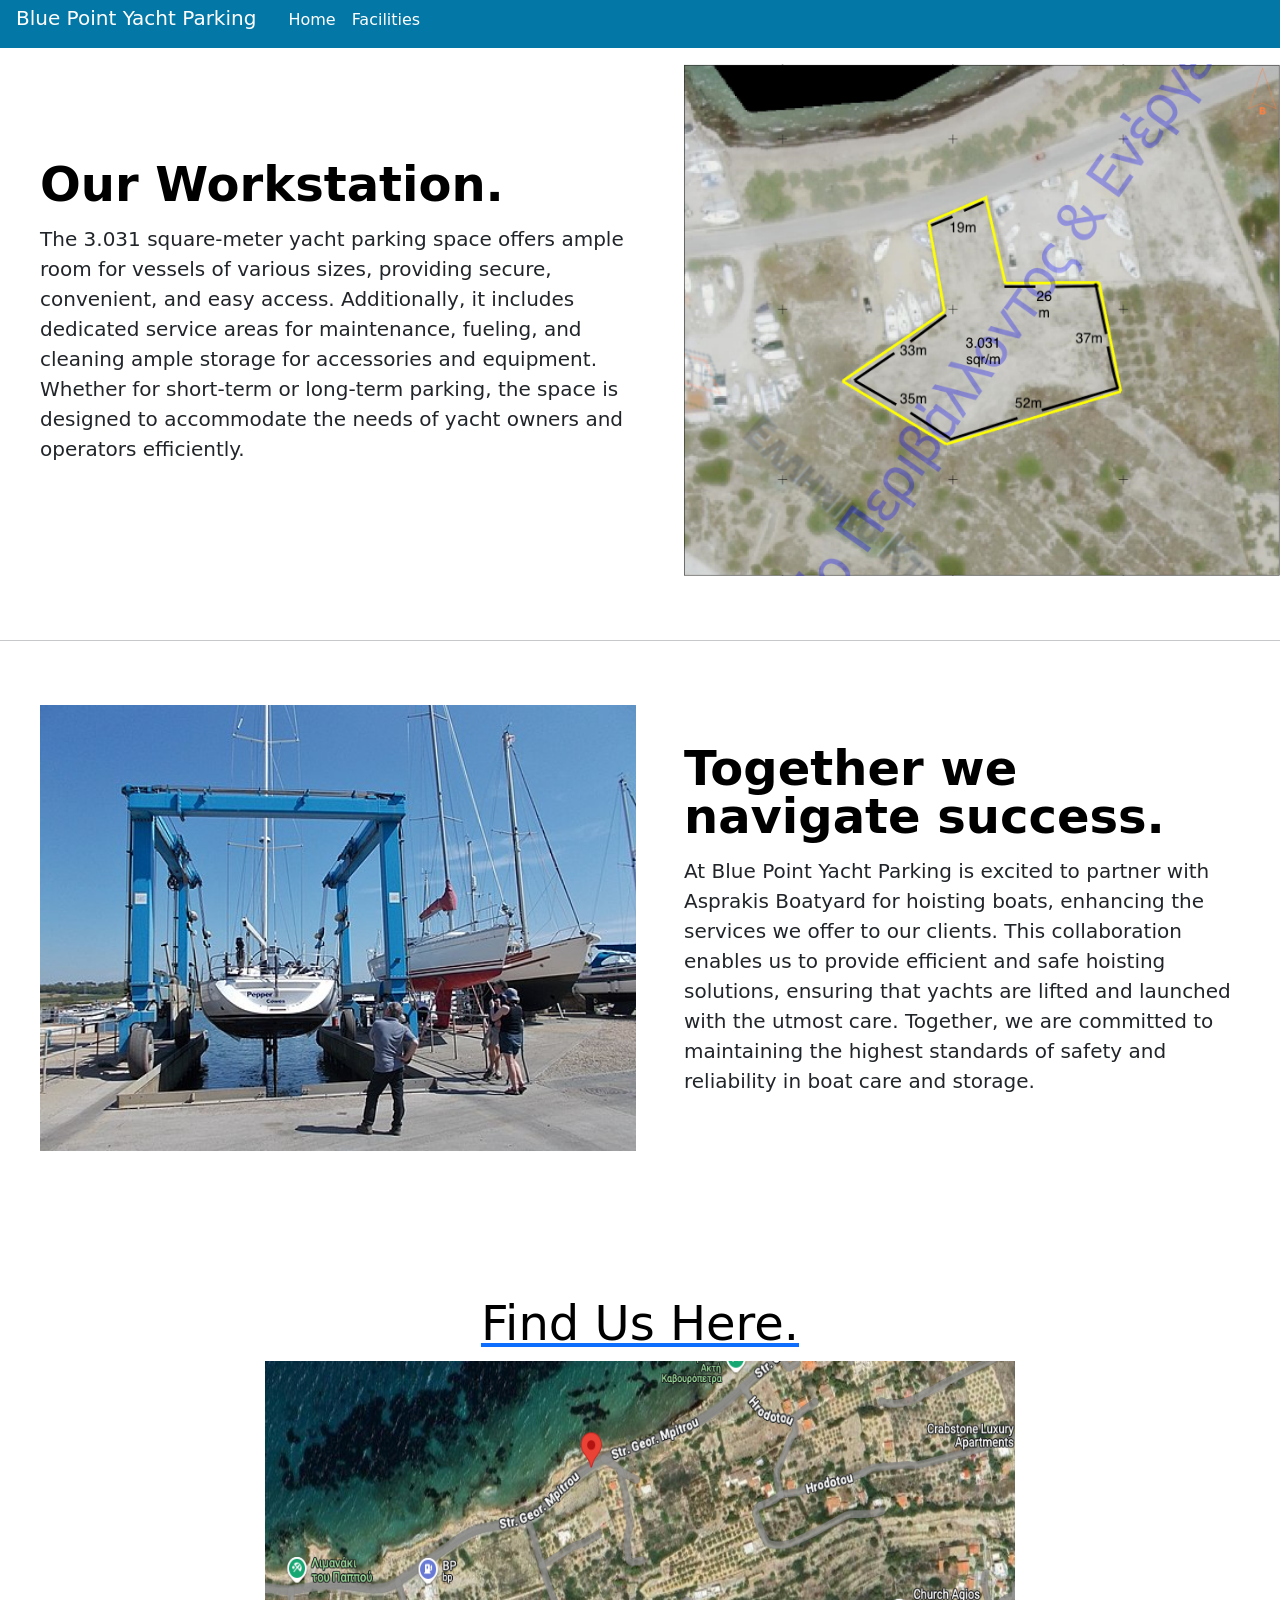
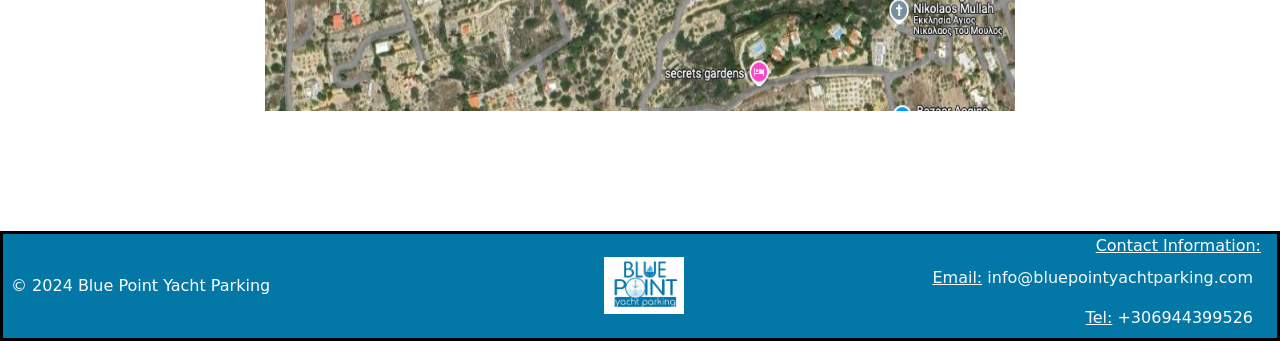
==== page2.html @ ef6966c5 "Add files via upload" ====
<!DOCTYPE html>
<html lang="en">

    <head>
        <meta charset="UTF-8">
        <meta name="viewport" content="width=device-width, initial-scale=1.0">
        <title>Blue Point Yacht Parking</title>
        <link rel="icon" type="image/x-icon" href="./titleimg.png">
  <link href="https://cdn.jsdelivr.net/npm/bootstrap@5.3.3/dist/css/bootstrap.min.css" rel="stylesheet" integrity="sha384-QWTKZyjpPEjISv5WaRU9OFeRpok6YctnYmDr5pNlyT2bRjXh0JMhjY6hW+ALEwIH" crossorigin="anonymous">
  <style>

h5{
    color: white;
}

.navbar{
    background-color: #0378A6;
    
    
}

.navbar-brand{
    color: white;
    
}
#navitem{
    color: white;
}

#footer{
    background-color: #0378A6;
}
 footer{
    border: 3px solid black;
    color: white;
    padding-bottom: 0%;
    padding-right: 0%;
    padding-left: 0%;
    margin-bottom: 0%;
    margin-right: 0%;
    margin-left: 0%;
 }


    </style>
</head>

<body>

 <nav class="navbar navbar-expand-lg">
        <div class=" navbar container-fluid position-fixed mt-4">
          <h5 class="lead ms-3 mt-1">Blue Point Yacht Parking</h5>
          <button class="navbar-toggler" type="button" data-bs-toggle="collapse" data-bs-target="#navbarNav" aria-controls="navbarNav" aria-expanded="false" aria-label="Toggle navigation">
            <span class="navbar-toggler-icon"></span>
          </button>
          <div class="collapse navbar-collapse" id="navbarNav">
            <ul class="navbar-nav">
              <li class="nav-item">
                <a id="navitem" class="nav-link active ms-4" aria-current="page" href="./index.html">Home</a>
              </li>
              <li class="nav-item">
                <a id="navitem" class="nav-link active" href="./page2.html">Facilities</a>
              </li>
            </ul>
          </div>
        </div>
      </nav>

      <div class="row flex-lg-row-reverse align-items-center g-5 py-5 ms-3">
        <div class="col-10 col-sm-8 col-lg-6">
          <img src="./Aerial.png" class="d-block mx-lg-auto img-fluid" alt="Bootstrap Themes" width="700" height="500" loading="lazy">
        </div>
        <div class="col-lg-6">
          <h1 class="display-5 fw-bold text-body-emphasis lh-1 mb-3">Our Workstation.</h1>
          <p class="lead">The 3.031 square-meter yacht parking space offers ample room for vessels of various sizes, providing secure, convenient, and easy access. Additionally, it includes dedicated service areas for maintenance, fueling, and cleaning ample storage for accessories and equipment. Whether for short-term or long-term parking, the space is designed to accommodate the needs of yacht owners and operators efficiently.</p>
        </div>
      </div>

<hr>

      <div class="row flex-lg-row align-items-center g-5 py-5 ms-3 mb-5">
        <div class="col-10 col-sm-8 col-lg-6">
          <img src="./hoisting.jpg" class="d-block mx-lg-auto img-fluid" alt="Bootstrap Themes" width="700" height="500" loading="lazy">
        </div>
        <div class="col-lg-6">
          <h1 class="display-5 fw-bold text-body-emphasis lh-1 mb-3 me-3">Together we navigate success.</h1>
          <p class="lead me-5">At Blue Point Yacht Parking is excited to partner with Asprakis Boatyard for hoisting boats, enhancing the services we offer to our clients. This collaboration enables us to provide efficient and safe hoisting solutions, ensuring that yachts are lifted and launched with the utmost care. Together, we are committed to maintaining the highest standards of safety and reliability in boat care and storage.</p>
        </div>
      </div>


      <div class="px-4 py-5 my-5 text-center">
        <a href="https://www.google.com/maps/place/37%C2%B046'02.9%22N+23%C2%B027'00.7%22E/@37.7674722,23.4476195,903m/data=!3m2!1e3!4b1!4m4!3m3!8m2!3d37.7674722!4d23.4501944?entry=ttu&g_ep=EgoyMDI1MDEwOC4wIKXMDSoASAFQAw%3D%3D"><h3 class="display-5  text-body-emphasis">Find Us Here.</h3></a>
        <img class="d-block mx-auto mb-4" src="./locationpic.png" alt="" width="750" height="350">
      </div>


      <footer id="footer" class="d-flex flex-wrap justify-content-between align-items-center">
        <p class="col-md-4 mb-0 ms-2">© 2024 Blue Point Yacht Parking</p>
          <img class="d-flex align-items-center justify-content-center" src="./IMG_1806.JPG" alt="" width="80">
       <ul class="nav col-md-4 justify-content-end">
          <li class="nav-item px-2 me-2"><u>Contact Information:</u></li>
          <li class="nav-item px-2 me-2"><a class="nav-link px-2 link-light" href="mailto:info@bluepointyachtparking.com" ><u>Email:</u> info@bluepointyachtparking.com</a></li>
          <li class="nav-item px-2 me-2"><a class="nav-link px-2 link-light" href="tel:+306944399526" ><u>Tel:</u> +306944399526</a></li>
        </ul>
      </footer>

    <script src="https://cdn.jsdelivr.net/npm/bootstrap@5.3.3/dist/js/bootstrap.bundle.min.js" integrity="sha384-YvpcrYf0tY3lHB60NNkmXc5s9fDVZLESaAA55NDzOxhy9GkcIdslK1eN7N6jIeHz" crossorigin="anonymous"></script>
</body>
</html>
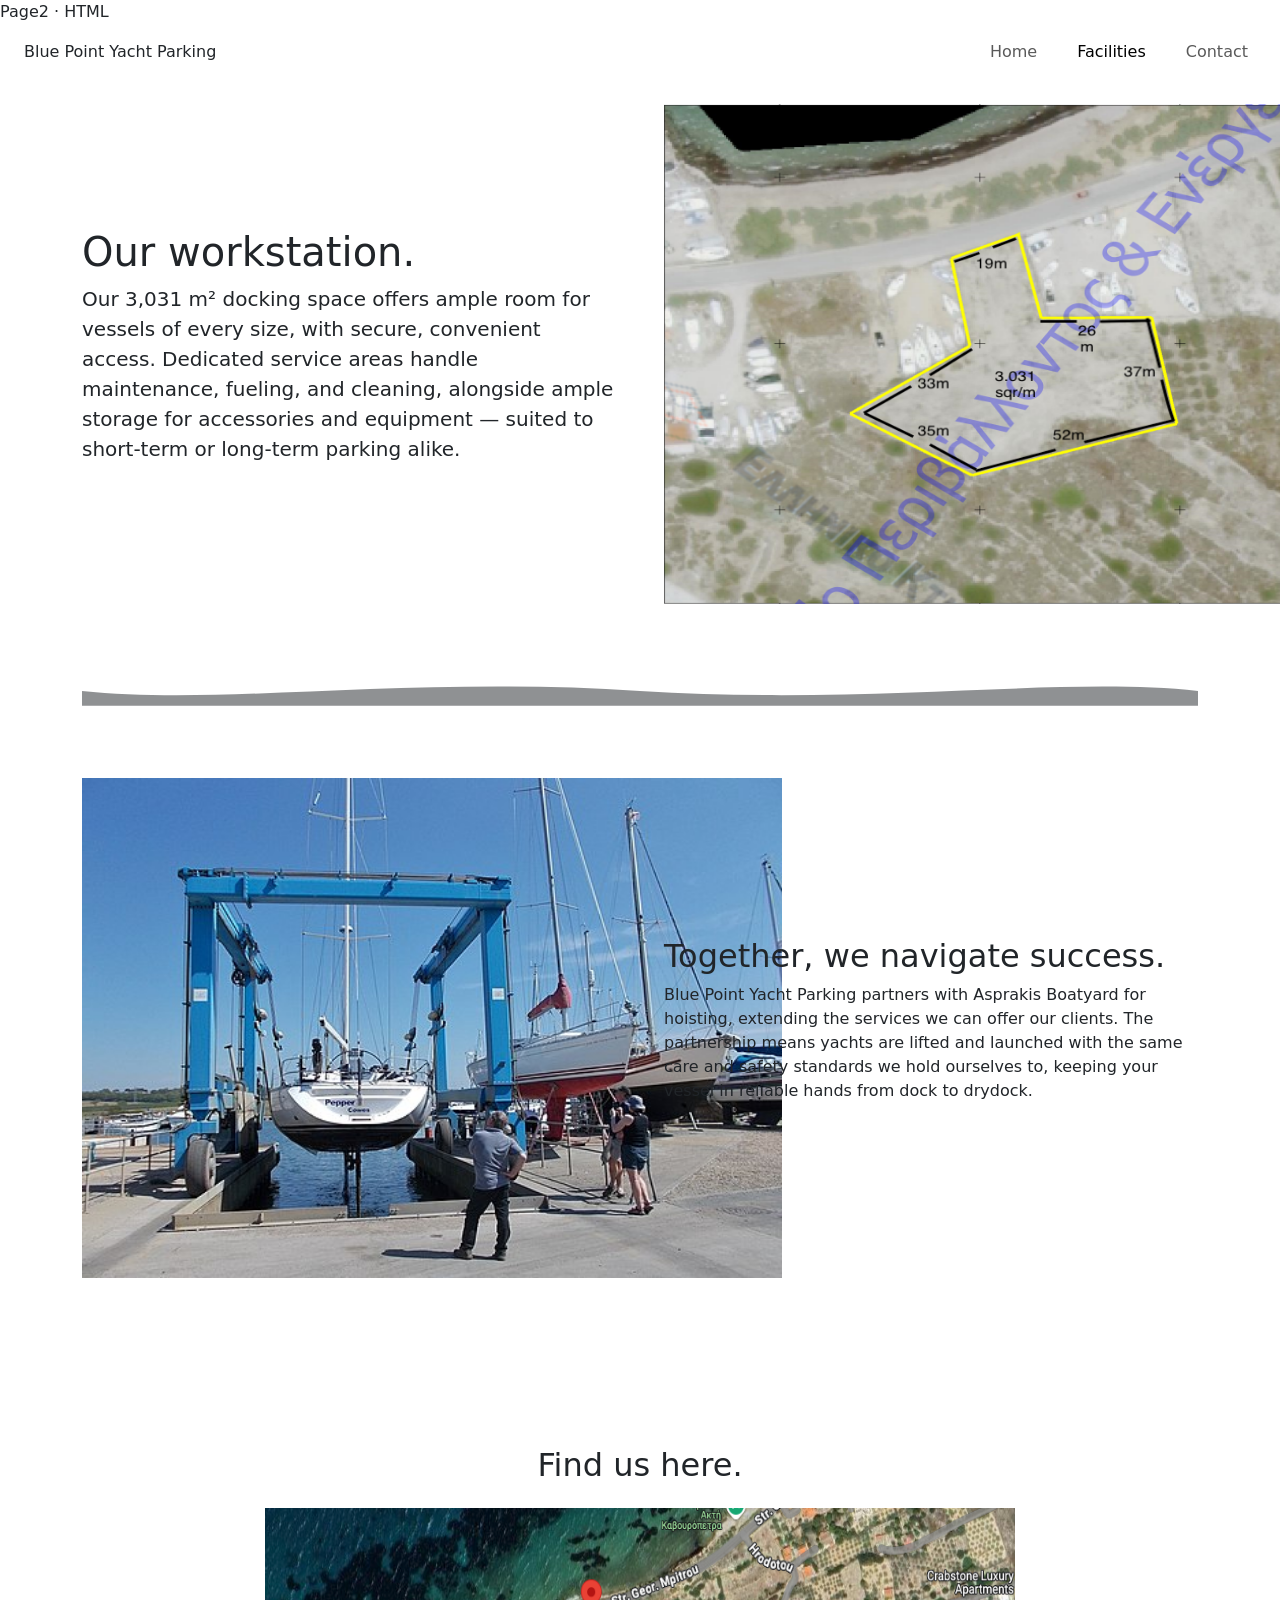
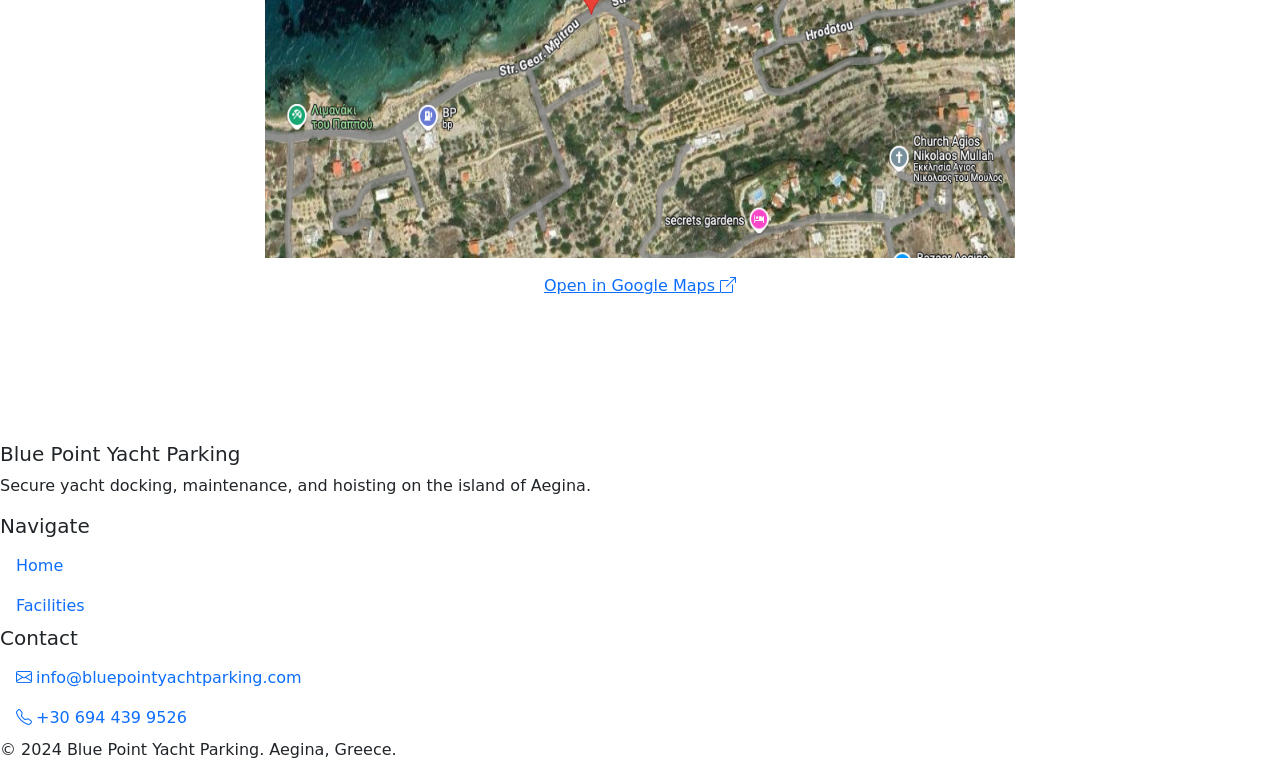
==== commit 96906781: "Revise page2.html with updated content and structure Updated page title and meta description. Enhanc" ====
--- a/page2.html
+++ b/page2.html
@@ -1,110 +1,111 @@
+
+
+Page2 · HTML
 <!DOCTYPE html>
 <html lang="en">
-
-    <head>
-        <meta charset="UTF-8">
-        <meta name="viewport" content="width=device-width, initial-scale=1.0">
-        <title>Blue Point Yacht Parking</title>
-        <link rel="icon" type="image/x-icon" href="./titleimg.png">
+<head>
+  <meta charset="UTF-8">
+  <meta name="viewport" content="width=device-width, initial-scale=1.0">
+  <title>Facilities — Blue Point Yacht Parking</title>
+  <meta name="description" content="See Blue Point Yacht Parking's docking space, hoisting partnership with Asprakis Boatyard, and marina location on Aegina.">
+  <link rel="icon" type="image/x-icon" href="./titleimg.png">
   <link href="https://cdn.jsdelivr.net/npm/bootstrap@5.3.3/dist/css/bootstrap.min.css" rel="stylesheet" integrity="sha384-QWTKZyjpPEjISv5WaRU9OFeRpok6YctnYmDr5pNlyT2bRjXh0JMhjY6hW+ALEwIH" crossorigin="anonymous">
-  <style>
-
-h5{
-    color: white;
-}
-
-.navbar{
-    background-color: #0378A6;
-    
-    
-}
-
-.navbar-brand{
-    color: white;
-    
-}
-#navitem{
-    color: white;
-}
-
-#footer{
-    background-color: #0378A6;
-}
- footer{
-    border: 3px solid black;
-    color: white;
-    padding-bottom: 0%;
-    padding-right: 0%;
-    padding-left: 0%;
-    margin-bottom: 0%;
-    margin-right: 0%;
-    margin-left: 0%;
- }
-
-
-    </style>
+  <link href="https://cdn.jsdelivr.net/npm/bootstrap-icons@1.11.3/font/bootstrap-icons.min.css" rel="stylesheet">
+  <link rel="stylesheet" href="./style.css">
 </head>
-
 <body>
-
- <nav class="navbar navbar-expand-lg">
-        <div class=" navbar container-fluid position-fixed mt-4">
-          <h5 class="lead ms-3 mt-1">Blue Point Yacht Parking</h5>
-          <button class="navbar-toggler" type="button" data-bs-toggle="collapse" data-bs-target="#navbarNav" aria-controls="navbarNav" aria-expanded="false" aria-label="Toggle navigation">
-            <span class="navbar-toggler-icon"></span>
-          </button>
-          <div class="collapse navbar-collapse" id="navbarNav">
-            <ul class="navbar-nav">
-              <li class="nav-item">
-                <a id="navitem" class="nav-link active ms-4" aria-current="page" href="./index.html">Home</a>
-              </li>
-              <li class="nav-item">
-                <a id="navitem" class="nav-link active" href="./page2.html">Facilities</a>
-              </li>
-            </ul>
-          </div>
-        </div>
-      </nav>
-
-      <div class="row flex-lg-row-reverse align-items-center g-5 py-5 ms-3">
-        <div class="col-10 col-sm-8 col-lg-6">
-          <img src="./Aerial.png" class="d-block mx-lg-auto img-fluid" alt="Bootstrap Themes" width="700" height="500" loading="lazy">
-        </div>
-        <div class="col-lg-6">
-          <h1 class="display-5 fw-bold text-body-emphasis lh-1 mb-3">Our Workstation.</h1>
-          <p class="lead">The 3.031 square-meter yacht parking space offers ample room for vessels of various sizes, providing secure, convenient, and easy access. Additionally, it includes dedicated service areas for maintenance, fueling, and cleaning ample storage for accessories and equipment. Whether for short-term or long-term parking, the space is designed to accommodate the needs of yacht owners and operators efficiently.</p>
+ 
+  <nav class="navbar navbar-expand-lg" aria-label="Main navigation">
+    <div class="container-fluid px-4">
+      <span class="brand-mark">Blue Point <span>Yacht Parking</span></span>
+      <button class="navbar-toggler" type="button" data-bs-toggle="collapse" data-bs-target="#navbarNav" aria-controls="navbarNav" aria-expanded="false" aria-label="Toggle navigation">
+        <span class="navbar-toggler-icon"></span>
+      </button>
+      <div class="collapse navbar-collapse justify-content-end" id="navbarNav">
+        <ul class="navbar-nav">
+          <li class="nav-item">
+            <a id="navitem" class="nav-link ms-lg-4" href="./index.html">Home</a>
+          </li>
+          <li class="nav-item">
+            <a id="navitem" class="nav-link active ms-lg-4" aria-current="page" href="./page2.html">Facilities</a>
+          </li>
+          <li class="nav-item">
+            <a id="navitem" class="nav-link ms-lg-4" href="mailto:info@bluepointyachtparking.com">Contact</a>
+          </li>
+        </ul>
+      </div>
+    </div>
+  </nav>
+ 
+  <main class="hero container">
+    <div class="row flex-lg-row-reverse align-items-center g-5 py-4">
+      <div class="col-11 col-sm-9 col-lg-6">
+        <div class="hero-frame">
+          <img src="./Aerial.png" alt="Aerial view of the Blue Point Yacht Parking docking area" width="700" height="500" loading="lazy">
         </div>
       </div>
-
-<hr>
-
-      <div class="row flex-lg-row align-items-center g-5 py-5 ms-3 mb-5">
-        <div class="col-10 col-sm-8 col-lg-6">
-          <img src="./hoisting.jpg" class="d-block mx-lg-auto img-fluid" alt="Bootstrap Themes" width="700" height="500" loading="lazy">
-        </div>
-        <div class="col-lg-6">
-          <h1 class="display-5 fw-bold text-body-emphasis lh-1 mb-3 me-3">Together we navigate success.</h1>
-          <p class="lead me-5">At Blue Point Yacht Parking is excited to partner with Asprakis Boatyard for hoisting boats, enhancing the services we offer to our clients. This collaboration enables us to provide efficient and safe hoisting solutions, ensuring that yachts are lifted and launched with the utmost care. Together, we are committed to maintaining the highest standards of safety and reliability in boat care and storage.</p>
+      <div class="col-lg-6">
+        <h1>Our workstation.</h1>
+        <p class="lead">Our 3,031 m² docking space offers ample room for vessels of every size, with secure, convenient access. Dedicated service areas handle maintenance, fueling, and cleaning, alongside ample storage for accessories and equipment — suited to short-term or long-term parking alike.</p>
+      </div>
+    </div>
+ 
+    <svg class="wave-divider my-5" viewBox="0 0 1200 32" preserveAspectRatio="none" aria-hidden="true">
+      <path fill="currentColor" opacity="0.5" d="M0 16 C 150 32 350 0 600 16 C 850 32 1050 0 1200 16 L1200 32 L0 32 Z"></path>
+    </svg>
+ 
+    <div class="row align-items-center g-5 py-4">
+      <div class="col-11 col-sm-9 col-lg-6">
+        <div class="hero-frame">
+          <img src="./hoisting.jpg" alt="A yacht being hoisted at Asprakis Boatyard" width="700" height="500" loading="lazy">
         </div>
       </div>
-
-
-      <div class="px-4 py-5 my-5 text-center">
-        <a href="https://www.google.com/maps/place/37%C2%B046'02.9%22N+23%C2%B027'00.7%22E/@37.7674722,23.4476195,903m/data=!3m2!1e3!4b1!4m4!3m3!8m2!3d37.7674722!4d23.4501944?entry=ttu&g_ep=EgoyMDI1MDEwOC4wIKXMDSoASAFQAw%3D%3D"><h3 class="display-5  text-body-emphasis">Find Us Here.</h3></a>
-        <img class="d-block mx-auto mb-4" src="./locationpic.png" alt="" width="750" height="350">
+      <div class="col-lg-6">
+        <h2>Together, we navigate success.</h2>
+        <p>Blue Point Yacht Parking partners with Asprakis Boatyard for hoisting, extending the services we can offer our clients. The partnership means yachts are lifted and launched with the same care and safety standards we hold ourselves to, keeping your vessel in reliable hands from dock to drydock.</p>
       </div>
-
-
-      <footer id="footer" class="d-flex flex-wrap justify-content-between align-items-center">
-        <p class="col-md-4 mb-0 ms-2">© 2024 Blue Point Yacht Parking</p>
-          <img class="d-flex align-items-center justify-content-center" src="./IMG_1806.JPG" alt="" width="80">
-       <ul class="nav col-md-4 justify-content-end">
-          <li class="nav-item px-2 me-2"><u>Contact Information:</u></li>
-          <li class="nav-item px-2 me-2"><a class="nav-link px-2 link-light" href="mailto:info@bluepointyachtparking.com" ><u>Email:</u> info@bluepointyachtparking.com</a></li>
-          <li class="nav-item px-2 me-2"><a class="nav-link px-2 link-light" href="tel:+306944399526" ><u>Tel:</u> +306944399526</a></li>
+    </div>
+  </main>
+ 
+  <section class="section-alt py-5 my-5">
+    <div class="container py-5 text-center">
+      <h2 class="mb-4">Find us here.</h2>
+      <a href="https://www.google.com/maps/place/37%C2%B046'02.9%22N+23%C2%B027'00.7%22E/@37.7674722,23.4476195,903m/data=!3m2!1e3!4b1!4m4!3m3!8m2!3d37.7674722!4d23.4501944?entry=ttu&g_ep=EgoyMDI1MDEwOC4wIKXMDSoASAFQAw%3D%3D"
+         target="_blank" rel="noopener noreferrer"
+         class="d-inline-block map-frame mb-3">
+        <img class="d-block mx-auto" src="./locationpic.png" alt="Map showing the location of Blue Point Yacht Parking on Aegina" width="750" height="350">
+      </a>
+      <p class="mb-0"><a href="https://www.google.com/maps/place/37%C2%B046'02.9%22N+23%C2%B027'00.7%22E/@37.7674722,23.4476195,903m/data=!3m2!1e3!4b1!4m4!3m3!8m2!3d37.7674722!4d23.4501944?entry=ttu&g_ep=EgoyMDI1MDEwOC4wIKXMDSoASAFQAw%3D%3D" target="_blank" rel="noopener noreferrer">Open in Google Maps <i class="bi bi-box-arrow-up-right"></i></a></p>
+    </div>
+  </section>
+ 
+  <footer id="footer">
+    <div class="footer-grid">
+      <div>
+        <h5>Blue Point Yacht Parking</h5>
+        <p>Secure yacht docking, maintenance, and hoisting on the island of Aegina.</p>
+      </div>
+      <div>
+        <h5>Navigate</h5>
+        <ul class="nav flex-column">
+          <li class="nav-item"><a class="nav-link" href="./index.html">Home</a></li>
+          <li class="nav-item"><a class="nav-link" href="./page2.html">Facilities</a></li>
         </ul>
-      </footer>
-
-    <script src="https://cdn.jsdelivr.net/npm/bootstrap@5.3.3/dist/js/bootstrap.bundle.min.js" integrity="sha384-YvpcrYf0tY3lHB60NNkmXc5s9fDVZLESaAA55NDzOxhy9GkcIdslK1eN7N6jIeHz" crossorigin="anonymous"></script>
+      </div>
+      <div>
+        <h5>Contact</h5>
+        <ul class="nav flex-column">
+          <li class="nav-item"><a class="nav-link" href="mailto:info@bluepointyachtparking.com"><i class="bi bi-envelope me-1"></i>info@bluepointyachtparking.com</a></li>
+          <li class="nav-item"><a class="nav-link" href="tel:+306944399526"><i class="bi bi-telephone me-1"></i>+30 694 439 9526</a></li>
+        </ul>
+      </div>
+    </div>
+    <div class="footer-bottom">
+      <p class="mb-0">© 2024 Blue Point Yacht Parking. Aegina, Greece.</p>
+    </div>
+  </footer>
+ 
+  <script src="https://cdn.jsdelivr.net/npm/bootstrap@5.3.3/dist/js/bootstrap.bundle.min.js" integrity="sha384-YvpcrYf0tY3lHB60NNkmXc5s9fDVZLESaAA55NDzOxhy9GkcIdslK1eN7N6jIeHz" crossorigin="anonymous"></script>
 </body>
-</html>+</html>
+ 
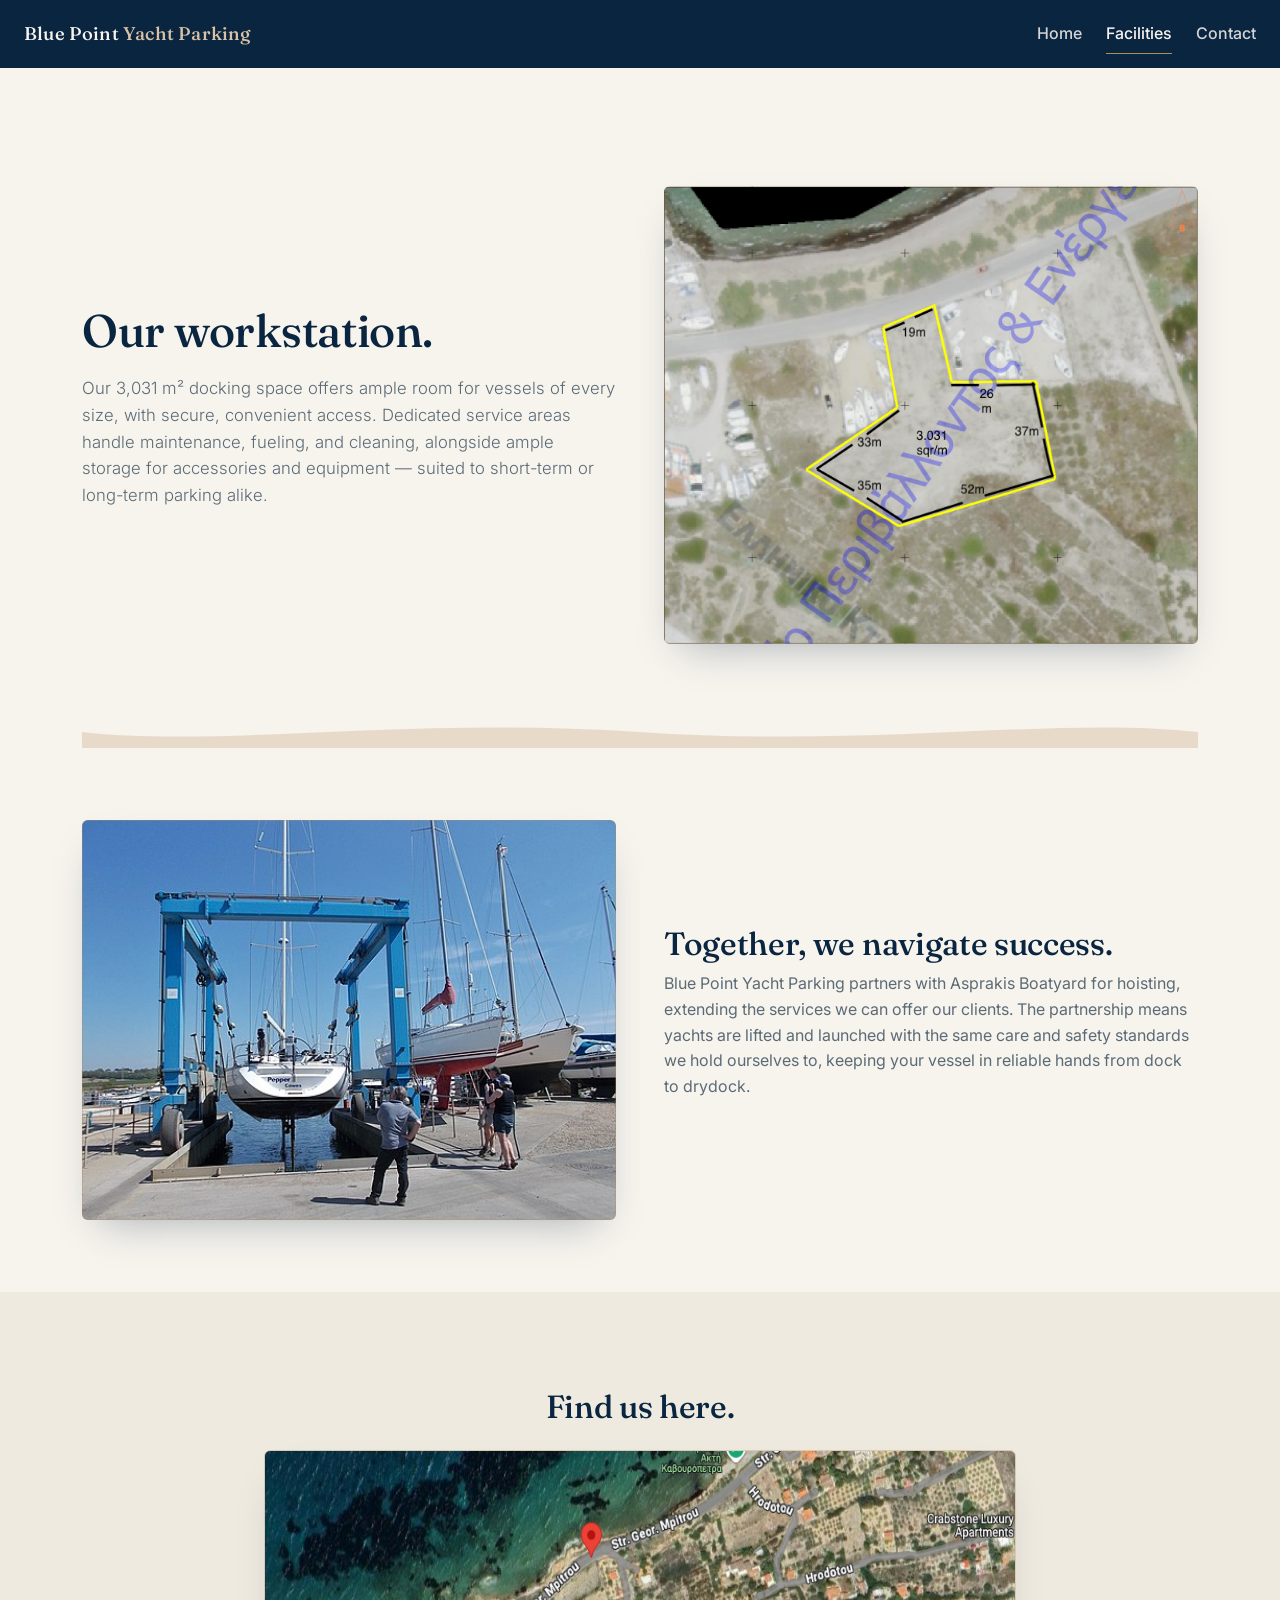
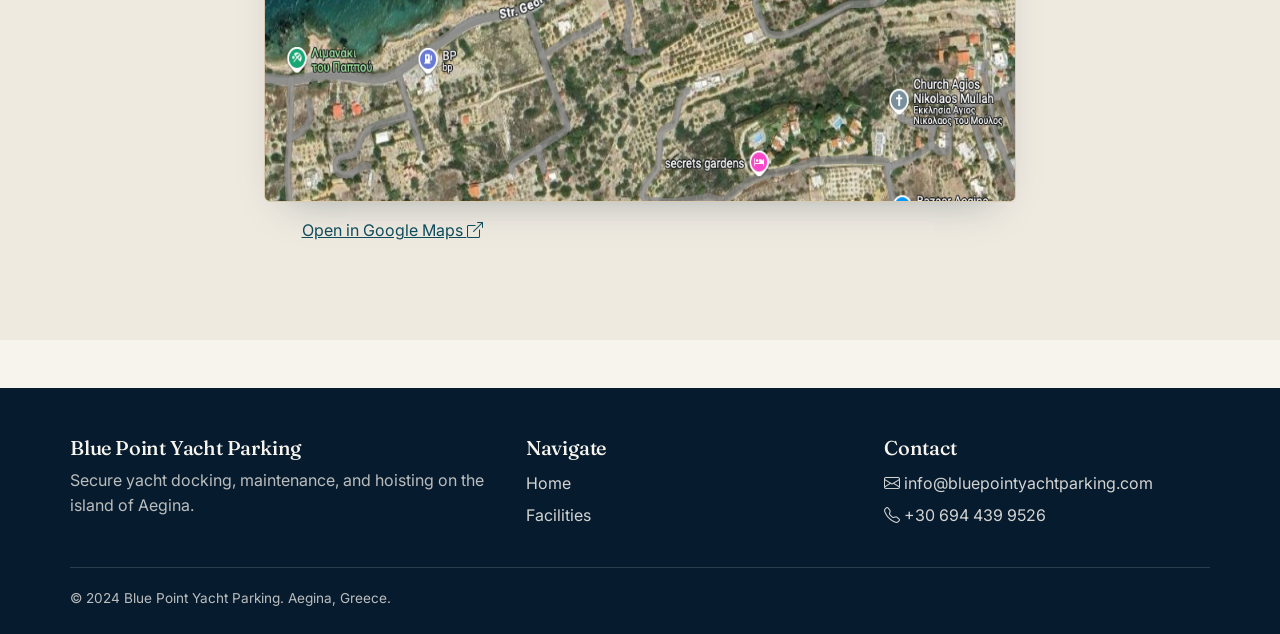
==== commit 626118d8: "Add image to title in page2.html" ====
--- a/page2.html
+++ b/page2.html
@@ -6,7 +6,7 @@
 <head>
   <meta charset="UTF-8">
   <meta name="viewport" content="width=device-width, initial-scale=1.0">
-  <title>Facilities — Blue Point Yacht Parking</title>
+  <title><img src="./titleimg.png">Facilities — Blue Point Yacht Parking</title>
   <meta name="description" content="See Blue Point Yacht Parking's docking space, hoisting partnership with Asprakis Boatyard, and marina location on Aegina.">
   <link rel="icon" type="image/x-icon" href="./titleimg.png">
   <link href="https://cdn.jsdelivr.net/npm/bootstrap@5.3.3/dist/css/bootstrap.min.css" rel="stylesheet" integrity="sha384-QWTKZyjpPEjISv5WaRU9OFeRpok6YctnYmDr5pNlyT2bRjXh0JMhjY6hW+ALEwIH" crossorigin="anonymous">
--- a/style.css
+++ b/style.css
@@ -0,0 +1,224 @@
+/* ============================================================
+   Blue Point Yacht Parking — shared stylesheet
+   A maritime palette (deep navy, teal, sand, brass) replaces the
+   default Bootstrap blue so the site reads as its own brand
+   rather than an untouched template.
+   ============================================================ */
+
+@import url('https://fonts.googleapis.com/css2?family=Fraunces:opsz,wght@9..144,400;9..144,500;9..144,600&family=Inter:wght@400;500;600&display=swap');
+
+:root{
+  --navy:        #0A2540;
+  --navy-deep:   #071b2e;
+  --teal:        #0F4C5C;
+  --sand:        #D9C2A3;
+  --ivory:       #F7F4EE;
+  --brass:       #B08D57;
+  --ink:         #16232E;
+  --muted:       #5B6B76;
+  --radius:      6px;
+}
+
+*{ box-sizing: border-box; }
+
+body{
+  font-family: 'Inter', -apple-system, BlinkMacSystemFont, sans-serif;
+  color: var(--ink);
+  background: var(--ivory);
+  line-height: 1.6;
+}
+
+h1, h2, h3, h4, h5{
+  font-family: 'Fraunces', Georgia, serif;
+  color: var(--navy);
+  letter-spacing: -0.01em;
+}
+
+p{ color: var(--muted); max-width: 62ch; }
+
+a{ color: var(--teal); }
+a:focus-visible, button:focus-visible{
+  outline: 2px solid var(--brass);
+  outline-offset: 3px;
+}
+
+/* ---------- Navbar ---------- */
+.navbar{
+  background: var(--navy);
+  padding: 0.9rem 0;
+  position: fixed;
+  top: 0; left: 0; right: 0;
+  z-index: 1030;
+}
+.navbar .brand-mark{
+  font-family: 'Fraunces', serif;
+  font-size: 1.15rem;
+  font-weight: 500;
+  color: var(--ivory);
+  letter-spacing: 0.01em;
+}
+.navbar .brand-mark span{ color: var(--sand); }
+#navitem{
+  color: rgba(247,244,238,0.85);
+  font-family: 'Inter', sans-serif;
+  font-weight: 500;
+  padding: 0.4rem 0;
+  border-bottom: 1px solid transparent;
+  transition: color .15s ease, border-color .15s ease;
+}
+#navitem:hover, #navitem.active{
+  color: var(--ivory);
+  border-bottom-color: var(--brass);
+}
+.navbar-toggler{ border-color: rgba(247,244,238,0.4); }
+.navbar-toggler-icon{
+  background-image: url("data:image/svg+xml,%3csvg xmlns='http://www.w3.org/2000/svg' viewBox='0 0 30 30'%3e%3cpath stroke='rgba(247,244,238,0.85)' stroke-width='2' stroke-linecap='round' stroke-miterlimit='10' d='M4 7h22M4 15h22M4 23h22'/%3e%3c/svg%3e");
+}
+
+/* ---------- Hero ---------- */
+.hero{
+  padding-top: 8.5rem;
+}
+.hero .eyebrow{ display:none; } /* intentionally unused — no label chrome */
+.hero h1{
+  font-size: clamp(2rem, 3.6vw, 2.85rem);
+  font-weight: 500;
+  line-height: 1.15;
+  margin-bottom: 1.1rem;
+}
+.hero p.lead{
+  font-size: 1.05rem;
+  color: var(--muted);
+}
+.hero-frame{
+  position: relative;
+  border-radius: var(--radius);
+  overflow: hidden;
+  box-shadow: 0 18px 40px -18px rgba(10,37,64,0.35);
+}
+.hero-frame::after{
+  content:"";
+  position:absolute; inset:0;
+  border: 1px solid rgba(176,141,87,0.35);
+  border-radius: var(--radius);
+  pointer-events:none;
+}
+.hero-frame img{ display:block; width:100%; height:100%; object-fit:cover; }
+
+.btn-brass{
+  display:inline-flex;
+  align-items:center;
+  gap: .5rem;
+  background: var(--navy);
+  color: var(--ivory);
+  border: 1px solid var(--navy);
+  padding: .65rem 1.4rem;
+  border-radius: var(--radius);
+  font-weight: 500;
+  text-decoration:none;
+  transition: background .15s ease, border-color .15s ease;
+}
+.btn-brass:hover{ background: var(--navy-deep); color: var(--ivory); }
+.btn-outline-brass{
+  display:inline-flex;
+  align-items:center;
+  gap:.5rem;
+  background: transparent;
+  color: var(--navy);
+  border: 1px solid var(--sand);
+  padding: .6rem 1.3rem;
+  border-radius: var(--radius);
+  font-weight: 500;
+  text-decoration:none;
+  transition: border-color .15s ease, color .15s ease;
+}
+.btn-outline-brass:hover{ border-color: var(--brass); color: var(--brass); }
+
+/* ---------- Divider ---------- */
+.wave-divider{ width:100%; height:32px; display:block; color: var(--sand); }
+
+/* ---------- Services ---------- */
+.services-intro h2{ font-size: clamp(1.6rem, 2.4vw, 2.1rem); font-weight:500; }
+.service-card{
+  padding: 1.5rem 0 1.5rem 0;
+  border-top: 1px solid rgba(176,141,87,0.3);
+}
+.service-icon{
+  width: 44px; height:44px;
+  border-radius:50%;
+  border: 1px solid var(--brass);
+  display:flex; align-items:center; justify-content:center;
+  color: var(--brass);
+  font-size:1.1rem;
+  margin-bottom: .9rem;
+}
+.service-card h4{ font-size:1.05rem; font-weight:500; }
+.service-card p{ font-size:.95rem; margin-bottom:0; }
+
+/* ---------- Section shells ---------- */
+.section-alt{ background: #EFEAE0; }
+
+/* ---------- Carousel ---------- */
+.carousel{
+  border-radius: var(--radius);
+  overflow:hidden;
+  box-shadow: 0 18px 40px -22px rgba(10,37,64,0.4);
+}
+.carousel-item img{ height: 62vh; min-height:340px; object-fit:cover; }
+.carousel-indicators [data-bs-target]{
+  background-color: var(--brass);
+  width:7px; height:7px; border-radius:50%;
+}
+.carousel-caption{
+  background: linear-gradient(0deg, rgba(7,27,46,0.75), transparent);
+  border-radius: var(--radius);
+  bottom:0; left:0; right:0; padding:1.5rem 1rem .75rem;
+}
+
+/* ---------- Map / feature block ---------- */
+.map-frame{
+  border-radius: var(--radius);
+  overflow:hidden;
+  box-shadow: 0 18px 40px -22px rgba(10,37,64,0.35);
+  border: 1px solid rgba(176,141,87,0.35);
+}
+
+/* ---------- Footer ---------- */
+#footer{
+  background: var(--navy-deep);
+  color: rgba(247,244,238,0.85);
+  padding: 3rem 1.5rem 1.5rem;
+}
+#footer h5{ color: var(--ivory); font-family:'Fraunces', serif; font-weight:500; }
+#footer p, #footer li{ color: rgba(247,244,238,0.75); }
+#footer a.nav-link{
+  color: rgba(247,244,238,0.85);
+  padding: .2rem 0;
+}
+#footer a.nav-link:hover{ color: var(--sand); }
+#footer .footer-grid{
+  display:grid;
+  grid-template-columns: 1.3fr 1fr 1fr;
+  gap: 2rem;
+  max-width: 1140px;
+  margin: 0 auto;
+}
+#footer .footer-bottom{
+  border-top: 1px solid rgba(247,244,238,0.15);
+  margin-top: 2rem;
+  padding-top: 1.25rem;
+  max-width: 1140px;
+  margin-left:auto; margin-right:auto;
+  display:flex; justify-content:space-between; align-items:center;
+  flex-wrap:wrap; gap:.5rem;
+  font-size:.85rem;
+}
+@media (max-width: 768px){
+  #footer .footer-grid{ grid-template-columns: 1fr; }
+  .hero{ padding-top: 7rem; }
+}
+
+/* Respect reduced motion */
+@media (prefers-reduced-motion: reduce){
+  *{ transition: none !important; }
+}
